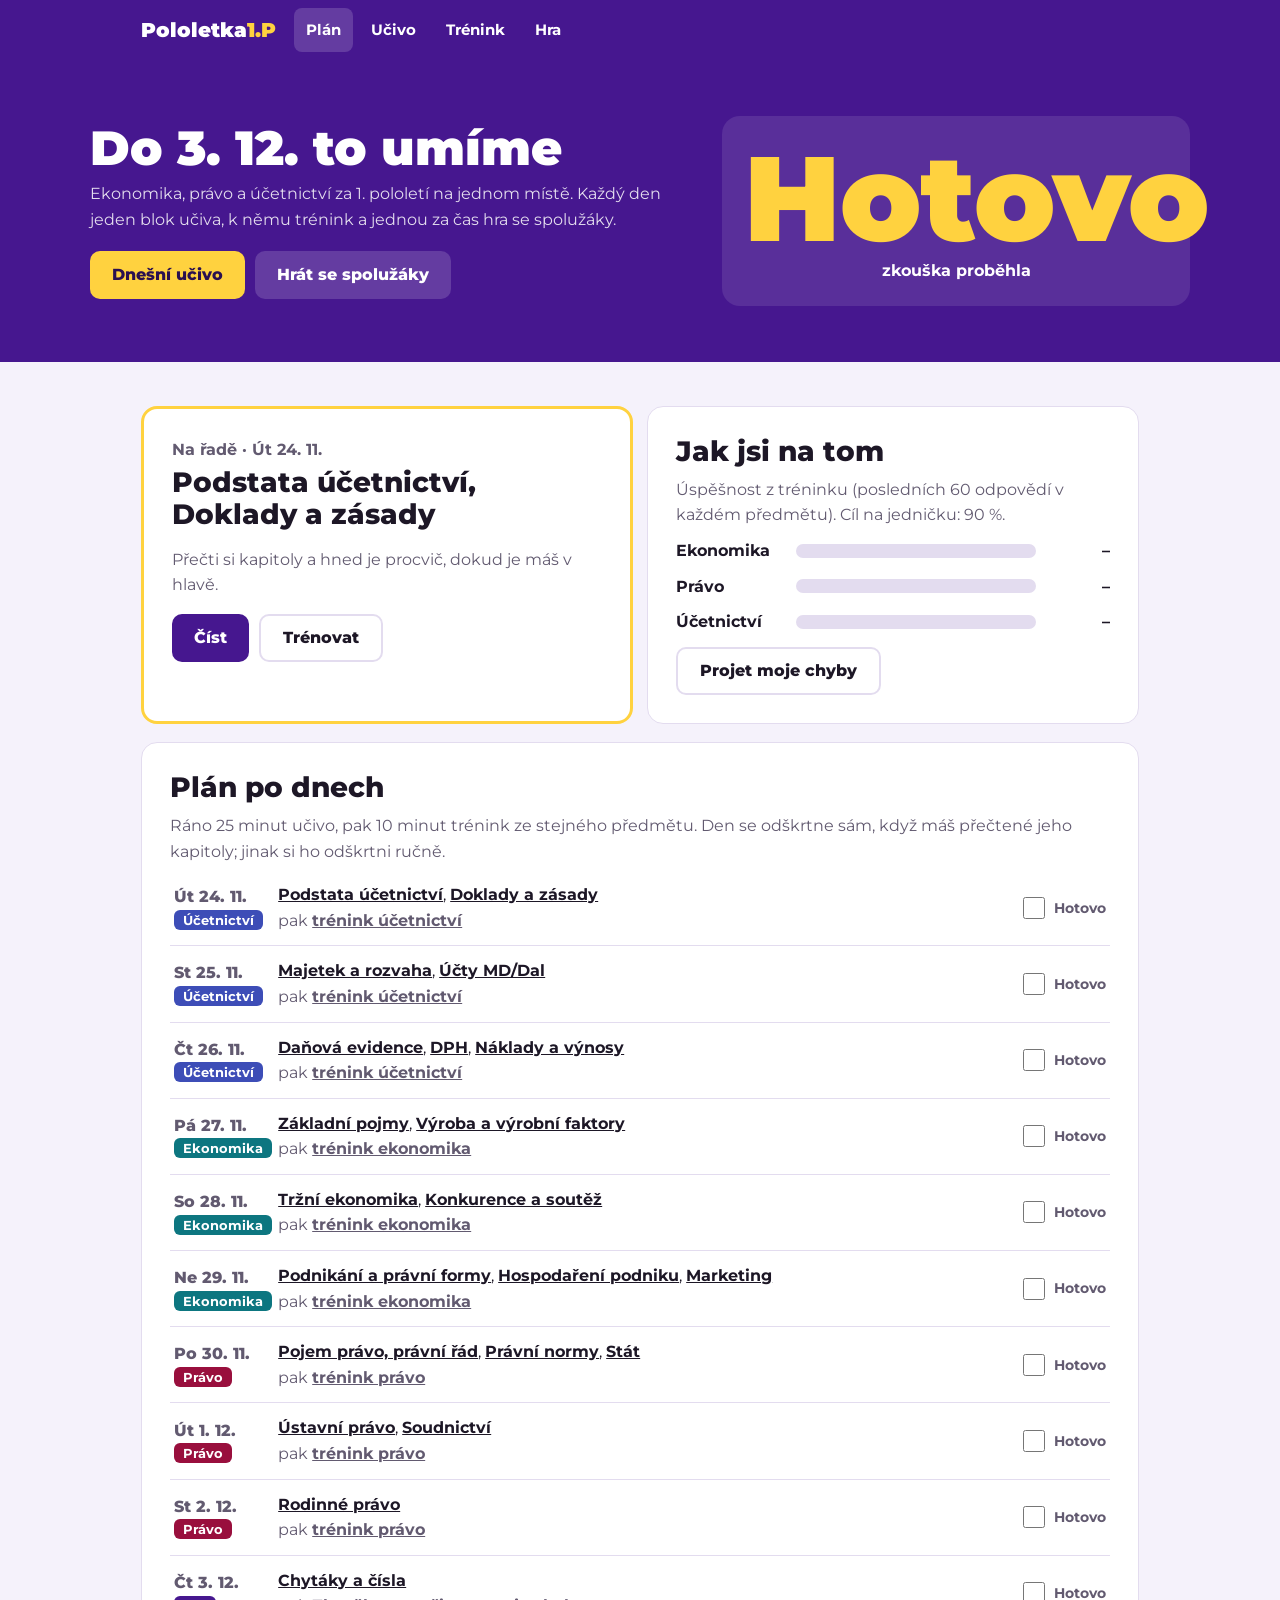
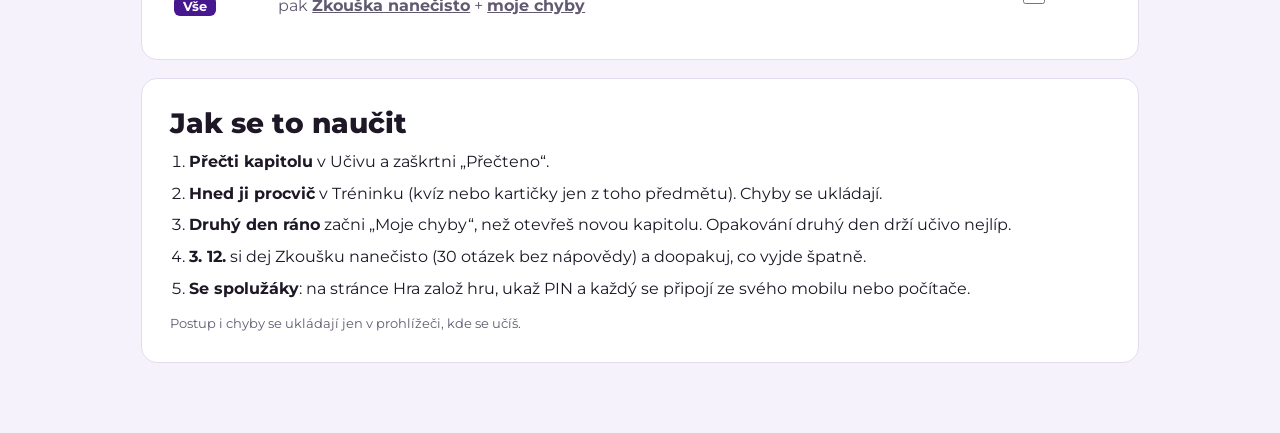
==== index.html @ 0459a998 "Pololetka 1.P – studijní web a kvízová hra Co-Authored-By: Claude Opus 5.5 <noreply@anthropic.com> C" ====
<!DOCTYPE html>
<html lang="cs"><head><meta charset="utf-8"><meta name="viewport" content="width=device-width,initial-scale=1">
<title>Pololetka 1.P – plán</title>
<link href="https://fonts.googleapis.com/css2?family=Montserrat:wght@400;600;700;800;900&display=swap" rel="stylesheet">
<link rel="stylesheet" href="style.css">
<style>
.hero{background:var(--brand);color:#fff;padding:clamp(24px,5vw,56px) max(4vw,14px)}
.hero .in{max-width:1100px;margin:0 auto;display:grid;grid-template-columns:minmax(0,1.3fr) minmax(0,1fr);gap:24px;align-items:center}
.hero h1{color:#fff}.hero p{opacity:.85;max-width:56ch;margin:0 0 18px}
.cd{background:rgba(255,255,255,.1);border-radius:18px;padding:22px;text-align:center}
.cd b{display:block;font-size:clamp(64px,12vw,120px);line-height:1;font-weight:900;color:var(--yel)}
.cd span{font-weight:700}
.today{border:3px solid var(--yel)}
.day{display:grid;grid-template-columns:92px minmax(0,1fr) auto;gap:12px;align-items:center;padding:12px 4px;border-bottom:1px solid var(--line)}
.day:last-child{border:0}
.day .d{font-weight:800}.day .d small{display:block;font-weight:600;color:var(--mut)}
.day .t a{font-weight:700}
.day.now{background:color-mix(in srgb,var(--yel) 22%,transparent);border-radius:10px;padding-inline:10px}
.day.past .d{color:var(--mut)}
.chk{display:flex;gap:6px;align-items:center;font-weight:700;font-size:14px;color:var(--mut);cursor:pointer;min-height:44px}
.chk input{width:22px;height:22px;accent-color:var(--ok)}
.stat{display:grid;grid-template-columns:110px minmax(0,1fr) 64px;gap:10px;align-items:center;margin:10px 0;font-weight:700}
.stat .prog{height:14px}
.how ol{padding-left:1.2em;margin:0}.how li{margin:6px 0}
@media(max-width:700px){.hero .in{grid-template-columns:1fr}.day{grid-template-columns:70px minmax(0,1fr)}.day .chk{grid-column:2}}
</style></head><body>
<header class="nav"><div class="in"><a class="logo" href="index.html">Pololetka<span>1.P</span></a><a class="l" href="index.html" aria-current="page">Plán</a><a class="l" href="ucivo.html">Učivo</a><a class="l" href="trenink.html">Trénink</a><a class="l" href="hra.html">Hra</a></div></header>
<section class="hero"><div class="in">
 <div><h1>Do 3. 12. to umíme</h1><p>Ekonomika, právo a účetnictví za 1. pololetí na jednom místě. Každý den jeden blok učiva, k němu trénink a jednou za čas hra se spolužáky.</p>
 <div style="display:flex;gap:10px;flex-wrap:wrap"><a class="btn yel" id="goToday" href="ucivo.html">Dnešní učivo</a><a class="btn" style="background:rgba(255,255,255,.16)" href="hra.html">Hrát se spolužáky</a></div></div>
 <div class="cd"><b id="days">–</b><span id="dlabel">dní do zkoušky (4. 12.)</span></div>
</div></section>
<div class="wrap">
<div class="grid2" style="margin-bottom:18px">
 <div class="card today" id="todayCard"></div>
 <div class="card"><h2>Jak jsi na tom</h2><p class="mut" style="margin:0 0 6px">Úspěšnost z tréninku (posledních 60 odpovědí v každém předmětu). Cíl na jedničku: 90 %.</p><div id="stats"></div><p style="margin:12px 0 0"><a class="btn ghost" href="trenink.html#WRONG">Projet moje chyby</a></p></div>
</div>
<div class="card" style="margin-bottom:18px"><h2>Plán po dnech</h2><p class="mut" style="margin:0 0 6px">Ráno 25 minut učivo, pak 10 minut trénink ze stejného předmětu. Den se odškrtne sám, když máš přečtené jeho kapitoly; jinak si ho odškrtni ručně.</p><div id="plan"></div></div>
<div class="card how"><h2>Jak se to naučit</h2><ol>
<li><b>Přečti kapitolu</b> v Učivu a zaškrtni „Přečteno“.</li>
<li><b>Hned ji procvič</b> v Tréninku (kvíz nebo kartičky jen z toho předmětu). Chyby se ukládají.</li>
<li><b>Druhý den ráno</b> začni „Moje chyby“, než otevřeš novou kapitolu. Opakování druhý den drží učivo nejlíp.</li>
<li><b>3. 12.</b> si dej Zkoušku nanečisto (30 otázek bez nápovědy) a doopakuj, co vyjde špatně.</li>
<li><b>Se spolužáky</b>: na stránce Hra založ hru, ukaž PIN a každý se připojí ze svého mobilu nebo počítače.</li>
</ol><p class="mut" style="font-size:13px;margin:12px 0 0">Postup i chyby se ukládají jen v prohlížeči, kde se učíš.</p></div>
</div>
<script>
{
const SEC={"eko-1":"Základní pojmy","eko-2":"Výroba a výrobní faktory","eko-3":"Tržní ekonomika","eko-4":"Konkurence a soutěž","eko-5":"Podnikání a právní formy","eko-6":"Hospodaření podniku","eko-7":"Marketing","pra-1":"Pojem právo, právní řád","pra-2":"Právní normy","pra-3":"Stát","pra-4":"Ústavní právo","pra-5":"Soudnictví","pra-6":"Rodinné právo","uce-1":"Podstata účetnictví","uce-2":"Doklady a zásady","uce-3":"Daňová evidence","uce-4":"Majetek a rozvaha","uce-5":"Účty MD/Dal","uce-6":"DPH","uce-7":"Náklady a výnosy","chy":"Chytáky a čísla"};
const PLAN=[
["2026-11-24","UCE",["uce-1","uce-2"]],["2026-11-25","UCE",["uce-4","uce-5"]],["2026-11-26","UCE",["uce-3","uce-6","uce-7"]],
["2026-11-27","EKO",["eko-1","eko-2"]],["2026-11-28","EKO",["eko-3","eko-4"]],["2026-11-29","EKO",["eko-5","eko-6","eko-7"]],
["2026-11-30","PRA",["pra-1","pra-2","pra-3"]],["2026-12-01","PRA",["pra-4","pra-5"]],["2026-12-02","PRA",["pra-6"]],
["2026-12-03","ALL",["chy"]]];
const NM={EKO:"Ekonomika",PRA:"Právo",UCE:"Účetnictví",ALL:"Vše"};
const get=(k,d)=>{try{return JSON.parse(localStorage.getItem(k))||d}catch(e){return d}};
const rd=get("pp_read",{}),man=get("pp_days",{}),stats=get("pp_stats",{});
const iso=d=>d.getFullYear()+"-"+String(d.getMonth()+1).padStart(2,"0")+"-"+String(d.getDate()).padStart(2,"0");
const today=iso(new Date());
const exam=new Date(2026,11,4),now=new Date();now.setHours(0,0,0,0);
const dd=Math.round((exam-now)/864e5);
document.getElementById("days").textContent=dd>0?dd:dd===0?"Dnes":"Hotovo";
if(dd===1)document.getElementById("dlabel").textContent="den do zkoušky (4. 12.)";else if(dd>=2&&dd<=4)document.getElementById("dlabel").textContent="dny do zkoušky (4. 12.)";else if(dd<=0)document.getElementById("dlabel").textContent=dd===0?"zkouška je dnes, hodně štěstí":"zkouška proběhla";
const fmt=s=>{const d=new Date(s+"T12:00");return ["Ne","Po","Út","St","Čt","Pá","So"][d.getDay()]+" "+d.getDate()+". "+(d.getMonth()+1)+"."};
const done=p=>!!man[p[0]]||p[2].every(s=>rd[s]);
function render(){
  document.getElementById("plan").innerHTML=PLAN.map(p=>{const cls=p[0]===today?"now":p[0]<today?"past":"";
    const tr=p[1]==="ALL"?'<a href="trenink.html#EXAM">Zkouška nanečisto</a> + <a href="trenink.html#WRONG">moje chyby</a>':'<a href="trenink.html#'+p[1]+'">trénink '+NM[p[1]].toLowerCase()+'</a>';
    return '<div class="day '+cls+'"><div class="d">'+fmt(p[0])+'<small><span class="pill '+p[1]+'" style="'+(p[1]==="ALL"?"background:var(--brand)":"")+'">'+NM[p[1]]+'</span></small></div><div class="t">'+p[2].map(s=>'<a href="ucivo.html#'+s+'">'+SEC[s]+'</a>'+(rd[s]?' ✓':'')).join(", ")+'<br><span class="mut">pak '+tr+'</span></div><label class="chk"><input type="checkbox" data-d="'+p[0]+'" '+(done(p)?"checked":"")+'> Hotovo</label></div>'}).join("");
  let t=PLAN.find(p=>p[0]===today)||PLAN.find(p=>!done(p))||PLAN[PLAN.length-1];
  const first=t[2].find(s=>!rd[s])||t[2][0];
  document.getElementById("goToday").href="ucivo.html#"+first;
  document.getElementById("todayCard").innerHTML='<p class="mut" style="margin:0;font-weight:700">'+(t[0]===today?"Dnes":"Na řadě")+' · '+fmt(t[0])+'</p><h2 style="margin-top:4px">'+t[2].map(s=>SEC[s]).join(", ")+'</h2><p class="mut">'+(t[1]==="ALL"?"Velké opakování: zkouška nanečisto a pak jen chyby.":"Přečti si kapitoly a hned je procvič, dokud je máš v hlavě.")+'</p><div style="display:flex;gap:10px;flex-wrap:wrap"><a class="btn" href="ucivo.html#'+first+'">Číst</a><a class="btn ghost" href="trenink.html#'+(t[1]==="ALL"?"EXAM":t[1])+'">Trénovat</a></div>';
  document.getElementById("stats").innerHTML=["EKO","PRA","UCE"].map(s=>{const a=(stats[s]||[]).slice(-60),n=a.length,ok=a.filter(Boolean).length,p=n?Math.round(ok/n*100):0;
    return '<div class="stat"><span>'+NM[s]+'</span><div class="prog"><i style="width:'+p+'%;background:var(--'+s.toLowerCase()+')"></i></div><span style="text-align:right">'+(n?p+" %":"–")+'</span></div>'}).join("");
}
document.addEventListener("change",e=>{const b=e.target.closest("input[data-d]");if(!b)return;man[b.dataset.d]=b.checked;try{localStorage.setItem("pp_days",JSON.stringify(man))}catch(_){}render()});
render();
}
</script></body></html>
---- style.css ----
/* VOICE: povzbudivý trenažér před zkouškou, jasný a rychlý
   IDEA: studijní deník + herní show (fialová Kahoot scéna)
   PICTURE: odpočet do zkoušky a dnešní úkol jako velká karta
   COLOUR: fialová #46178f, bílá, akcent žlutá #ffd23f; předměty petrolej/bordó/indigo
   TYPE/LAYOUT: Montserrat; obsah max 1100px, navigace nahoře, na mobilu jeden sloupec */
:root{color-scheme:light dark;--bg:light-dark(#f5f2fb,#16101f);--card:light-dark(#fff,#221a2f);--ink:light-dark(#1d1726,#f1ecf8);--mut:light-dark(#625a70,#b4aac4);--line:light-dark(#e3dcef,#362b46);--brand:#46178f;--yel:#ffd23f;--eko:#0d7680;--pra:#990f3d;--uce:#3d4db7;--ok:#1f8a3a;--bad:#c4183a;--acc:#46178f}
:root[data-theme=light]{color-scheme:light}:root[data-theme=dark]{color-scheme:dark}
*{box-sizing:border-box;min-width:0}
html{scroll-padding-top:80px}
body{margin:0;background:var(--bg);color:var(--ink);font:16px/1.6 Montserrat,system-ui,sans-serif;overflow-x:clip}
a{color:inherit}
.nav{position:sticky;top:0;z-index:5;background:var(--brand);color:#fff}
.nav .in{max-width:1100px;margin:0 auto;display:flex;align-items:center;gap:6px;padding:8px max(4vw,12px);overflow-x:auto}
.nav .logo{font-weight:900;font-size:20px;margin-right:12px;text-decoration:none;white-space:nowrap}
.nav .logo span{color:var(--yel)}
.nav a.l{text-decoration:none;font-weight:700;font-size:15px;padding:10px 12px;border-radius:8px;white-space:nowrap}
.nav a.l[aria-current=page],.nav a.l:hover{background:rgba(255,255,255,.16)}
.wrap{max-width:1100px;margin:0 auto;padding:clamp(20px,4vw,44px) max(4vw,14px) 70px}
h1{font-weight:900;font-size:clamp(30px,5vw,48px);line-height:1.05;margin:0 0 8px;text-wrap:balance}
h2{font-weight:800;font-size:clamp(22px,3vw,28px);line-height:1.15;margin:0 0 10px}
.sub{color:var(--mut);margin:0 0 22px;max-width:70ch}
.card{background:var(--card);border:1px solid var(--line);border-radius:16px;padding:clamp(18px,3vw,28px)}
.grid2{display:grid;grid-template-columns:repeat(auto-fit,minmax(min(100%,300px),1fr));gap:14px}
.btn{display:inline-flex;align-items:center;justify-content:center;font:800 16px Montserrat,sans-serif;min-height:48px;padding:0 22px;border-radius:10px;border:0;background:var(--brand);color:#fff;cursor:pointer;text-decoration:none}
.btn.ghost{background:transparent;color:var(--ink);border:2px solid var(--line)}
.btn.yel{background:var(--yel);color:#2a1050}
button:focus-visible,a:focus-visible,input:focus-visible{outline:3px solid var(--yel);outline-offset:2px}
.pill{display:inline-block;font:700 13px Montserrat,sans-serif;color:#fff;border-radius:6px;padding:2px 9px}
.EKO{background:var(--eko)}.PRA{background:var(--pra)}.UCE{background:var(--uce)}
.seg{display:flex;flex-wrap:wrap;gap:8px;margin-bottom:10px}
.seg button{font:700 15px Montserrat,sans-serif;min-height:44px;padding:0 16px;border-radius:999px;border:2px solid var(--line);background:var(--card);color:var(--ink);cursor:pointer}
.seg button[aria-pressed=true]{background:var(--ink);color:var(--bg);border-color:var(--ink)}
.prog{height:8px;background:var(--line);border-radius:9px;overflow:hidden}.prog i{display:block;height:100%;background:var(--acc);transition:width .3s}
.mut{color:var(--mut)}
table{border-collapse:collapse;width:100%;font-size:15px}
th,td{text-align:left;padding:8px 10px;border-bottom:1px solid var(--line);vertical-align:top}
th{font-weight:800;background:color-mix(in srgb,var(--brand) 8%,transparent)}
.scroll{overflow-x:auto}
input[type=text]{font:700 18px Montserrat,sans-serif;min-height:52px;border-radius:10px;border:2px solid var(--line);padding:0 14px;background:var(--card);color:var(--ink);width:100%}
@media(prefers-reduced-motion:reduce){.prog i{transition:none}}
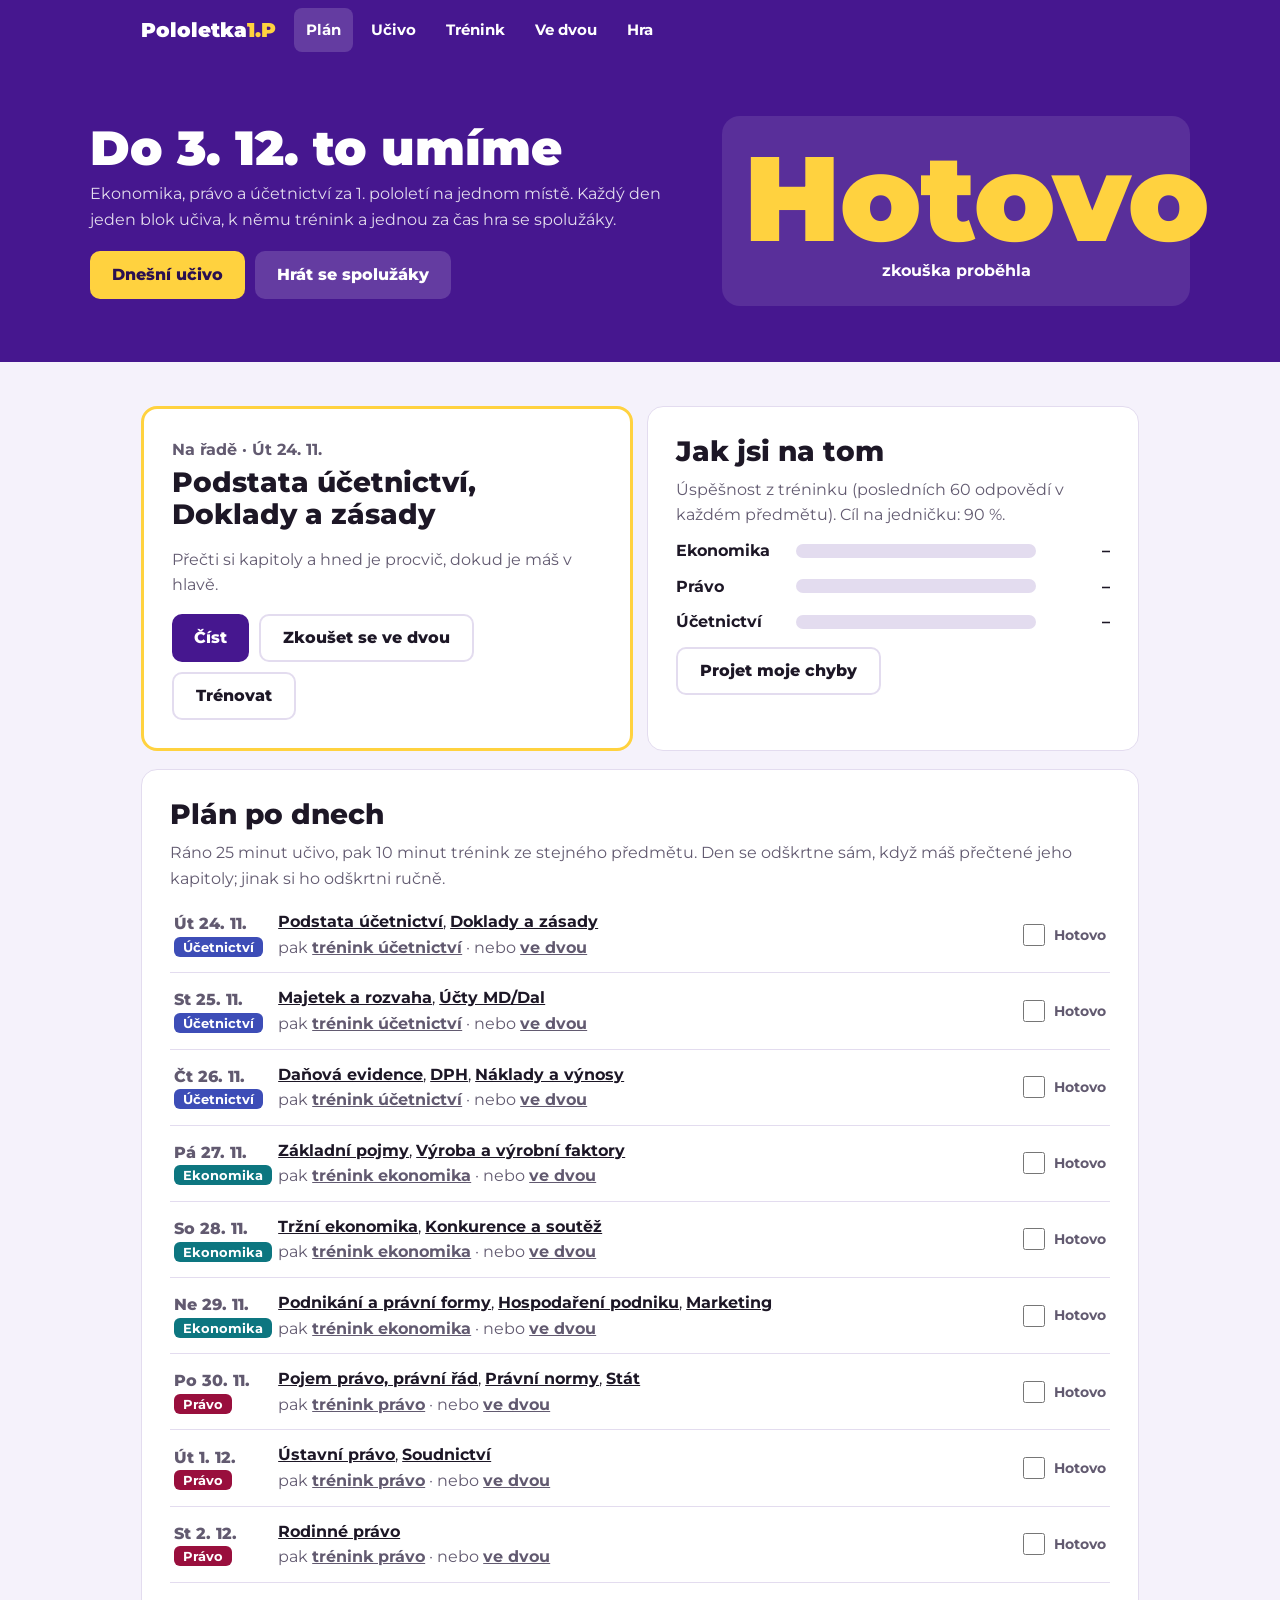
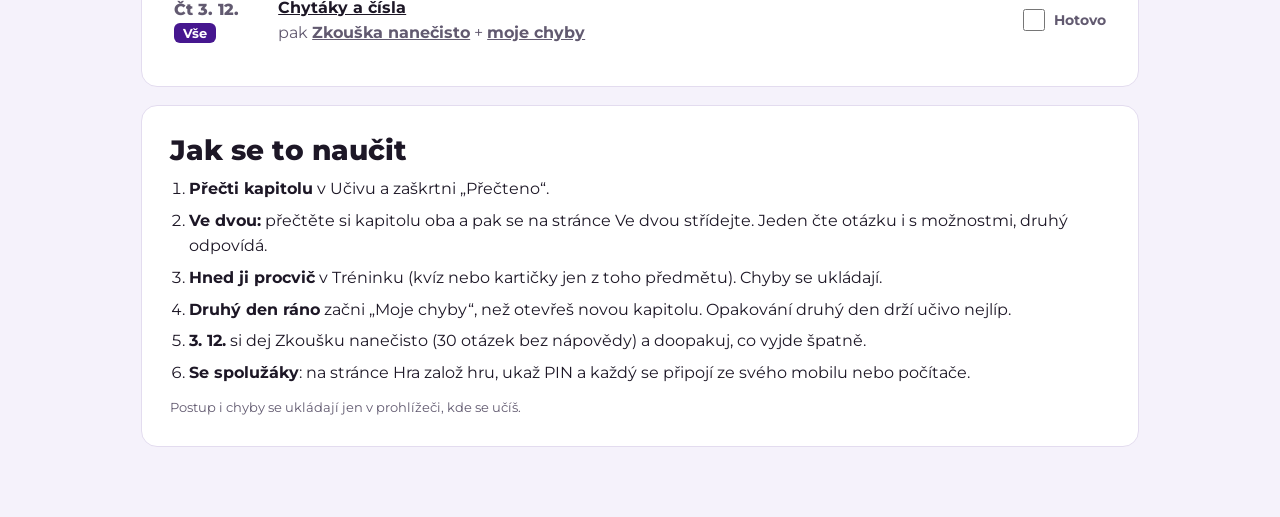
==== commit 13981a50: "Režim Ve dvou, otázky po kapitolách, trénink kapitoly Co-Authored-By: Claude Opus 5.5 <noreply@anthr" ====
--- a/index.html
+++ b/index.html
@@ -24,7 +24,7 @@
 .how ol{padding-left:1.2em;margin:0}.how li{margin:6px 0}
 @media(max-width:700px){.hero .in{grid-template-columns:1fr}.day{grid-template-columns:70px minmax(0,1fr)}.day .chk{grid-column:2}}
 </style></head><body>
-<header class="nav"><div class="in"><a class="logo" href="index.html">Pololetka<span>1.P</span></a><a class="l" href="index.html" aria-current="page">Plán</a><a class="l" href="ucivo.html">Učivo</a><a class="l" href="trenink.html">Trénink</a><a class="l" href="hra.html">Hra</a></div></header>
+<header class="nav"><div class="in"><a class="logo" href="index.html">Pololetka<span>1.P</span></a><a class="l" href="index.html" aria-current="page">Plán</a><a class="l" href="ucivo.html">Učivo</a><a class="l" href="trenink.html">Trénink</a><a class="l" href="dvojice.html">Ve dvou</a><a class="l" href="hra.html">Hra</a></div></header>
 <section class="hero"><div class="in">
  <div><h1>Do 3. 12. to umíme</h1><p>Ekonomika, právo a účetnictví za 1. pololetí na jednom místě. Každý den jeden blok učiva, k němu trénink a jednou za čas hra se spolužáky.</p>
  <div style="display:flex;gap:10px;flex-wrap:wrap"><a class="btn yel" id="goToday" href="ucivo.html">Dnešní učivo</a><a class="btn" style="background:rgba(255,255,255,.16)" href="hra.html">Hrát se spolužáky</a></div></div>
@@ -38,6 +38,7 @@
 <div class="card" style="margin-bottom:18px"><h2>Plán po dnech</h2><p class="mut" style="margin:0 0 6px">Ráno 25 minut učivo, pak 10 minut trénink ze stejného předmětu. Den se odškrtne sám, když máš přečtené jeho kapitoly; jinak si ho odškrtni ručně.</p><div id="plan"></div></div>
 <div class="card how"><h2>Jak se to naučit</h2><ol>
 <li><b>Přečti kapitolu</b> v Učivu a zaškrtni „Přečteno“.</li>
+<li><b>Ve dvou:</b> přečtěte si kapitolu oba a pak se na stránce Ve dvou střídejte. Jeden čte otázku i s možnostmi, druhý odpovídá.</li>
 <li><b>Hned ji procvič</b> v Tréninku (kvíz nebo kartičky jen z toho předmětu). Chyby se ukládají.</li>
 <li><b>Druhý den ráno</b> začni „Moje chyby“, než otevřeš novou kapitolu. Opakování druhý den drží učivo nejlíp.</li>
 <li><b>3. 12.</b> si dej Zkoušku nanečisto (30 otázek bez nápovědy) a doopakuj, co vyjde špatně.</li>
@@ -66,11 +67,11 @@
 function render(){
   document.getElementById("plan").innerHTML=PLAN.map(p=>{const cls=p[0]===today?"now":p[0]<today?"past":"";
     const tr=p[1]==="ALL"?'<a href="trenink.html#EXAM">Zkouška nanečisto</a> + <a href="trenink.html#WRONG">moje chyby</a>':'<a href="trenink.html#'+p[1]+'">trénink '+NM[p[1]].toLowerCase()+'</a>';
-    return '<div class="day '+cls+'"><div class="d">'+fmt(p[0])+'<small><span class="pill '+p[1]+'" style="'+(p[1]==="ALL"?"background:var(--brand)":"")+'">'+NM[p[1]]+'</span></small></div><div class="t">'+p[2].map(s=>'<a href="ucivo.html#'+s+'">'+SEC[s]+'</a>'+(rd[s]?' ✓':'')).join(", ")+'<br><span class="mut">pak '+tr+'</span></div><label class="chk"><input type="checkbox" data-d="'+p[0]+'" '+(done(p)?"checked":"")+'> Hotovo</label></div>'}).join("");
+    return '<div class="day '+cls+'"><div class="d">'+fmt(p[0])+'<small><span class="pill '+p[1]+'" style="'+(p[1]==="ALL"?"background:var(--brand)":"")+'">'+NM[p[1]]+'</span></small></div><div class="t">'+p[2].map(s=>'<a href="ucivo.html#'+s+'">'+SEC[s]+'</a>'+(rd[s]?' ✓':'')).join(", ")+'<br><span class="mut">pak '+tr+(p[1]==="ALL"?'':' · nebo <a href="dvojice.html#'+p[2][0]+'">ve dvou</a>')+'</span></div><label class="chk"><input type="checkbox" data-d="'+p[0]+'" '+(done(p)?"checked":"")+'> Hotovo</label></div>'}).join("");
   let t=PLAN.find(p=>p[0]===today)||PLAN.find(p=>!done(p))||PLAN[PLAN.length-1];
   const first=t[2].find(s=>!rd[s])||t[2][0];
   document.getElementById("goToday").href="ucivo.html#"+first;
-  document.getElementById("todayCard").innerHTML='<p class="mut" style="margin:0;font-weight:700">'+(t[0]===today?"Dnes":"Na řadě")+' · '+fmt(t[0])+'</p><h2 style="margin-top:4px">'+t[2].map(s=>SEC[s]).join(", ")+'</h2><p class="mut">'+(t[1]==="ALL"?"Velké opakování: zkouška nanečisto a pak jen chyby.":"Přečti si kapitoly a hned je procvič, dokud je máš v hlavě.")+'</p><div style="display:flex;gap:10px;flex-wrap:wrap"><a class="btn" href="ucivo.html#'+first+'">Číst</a><a class="btn ghost" href="trenink.html#'+(t[1]==="ALL"?"EXAM":t[1])+'">Trénovat</a></div>';
+  document.getElementById("todayCard").innerHTML='<p class="mut" style="margin:0;font-weight:700">'+(t[0]===today?"Dnes":"Na řadě")+' · '+fmt(t[0])+'</p><h2 style="margin-top:4px">'+t[2].map(s=>SEC[s]).join(", ")+'</h2><p class="mut">'+(t[1]==="ALL"?"Velké opakování: zkouška nanečisto a pak jen chyby.":"Přečti si kapitoly a hned je procvič, dokud je máš v hlavě.")+'</p><div style="display:flex;gap:10px;flex-wrap:wrap"><a class="btn" href="ucivo.html#'+first+'">Číst</a><a class="btn ghost" href="dvojice.html#'+first+'">Zkoušet se ve dvou</a><a class="btn ghost" href="trenink.html#'+(t[1]==="ALL"?"EXAM":t[1])+'">Trénovat</a></div>';
   document.getElementById("stats").innerHTML=["EKO","PRA","UCE"].map(s=>{const a=(stats[s]||[]).slice(-60),n=a.length,ok=a.filter(Boolean).length,p=n?Math.round(ok/n*100):0;
     return '<div class="stat"><span>'+NM[s]+'</span><div class="prog"><i style="width:'+p+'%;background:var(--'+s.toLowerCase()+')"></i></div><span style="text-align:right">'+(n?p+" %":"–")+'</span></div>'}).join("");
 }
--- a/style.css
+++ b/style.css
@@ -11,9 +11,9 @@
 a{color:inherit}
 .nav{position:sticky;top:0;z-index:5;background:var(--brand);color:#fff}
 .nav .in{max-width:1100px;margin:0 auto;display:flex;align-items:center;gap:6px;padding:8px max(4vw,12px);overflow-x:auto}
-.nav .logo{font-weight:900;font-size:20px;margin-right:12px;text-decoration:none;white-space:nowrap}
+.nav .logo{flex:none;font-weight:900;font-size:20px;margin-right:12px;text-decoration:none;white-space:nowrap}
 .nav .logo span{color:var(--yel)}
-.nav a.l{text-decoration:none;font-weight:700;font-size:15px;padding:10px 12px;border-radius:8px;white-space:nowrap}
+.nav a.l{flex:none;text-decoration:none;font-weight:700;font-size:15px;padding:10px 12px;border-radius:8px;white-space:nowrap}
 .nav a.l[aria-current=page],.nav a.l:hover{background:rgba(255,255,255,.16)}
 .wrap{max-width:1100px;margin:0 auto;padding:clamp(20px,4vw,44px) max(4vw,14px) 70px}
 h1{font-weight:900;font-size:clamp(30px,5vw,48px);line-height:1.05;margin:0 0 8px;text-wrap:balance}
@@ -38,3 +38,4 @@
 .scroll{overflow-x:auto}
 input[type=text]{font:700 18px Montserrat,sans-serif;min-height:52px;border-radius:10px;border:2px solid var(--line);padding:0 14px;background:var(--card);color:var(--ink);width:100%}
 @media(prefers-reduced-motion:reduce){.prog i{transition:none}}
+@media(max-width:600px){.nav .in{flex-wrap:wrap;gap:2px;padding-block:6px}.nav .logo{width:100%;font-size:18px;margin:2px 0 0 8px}.nav a.l{font-size:14px;padding:8px 9px}}
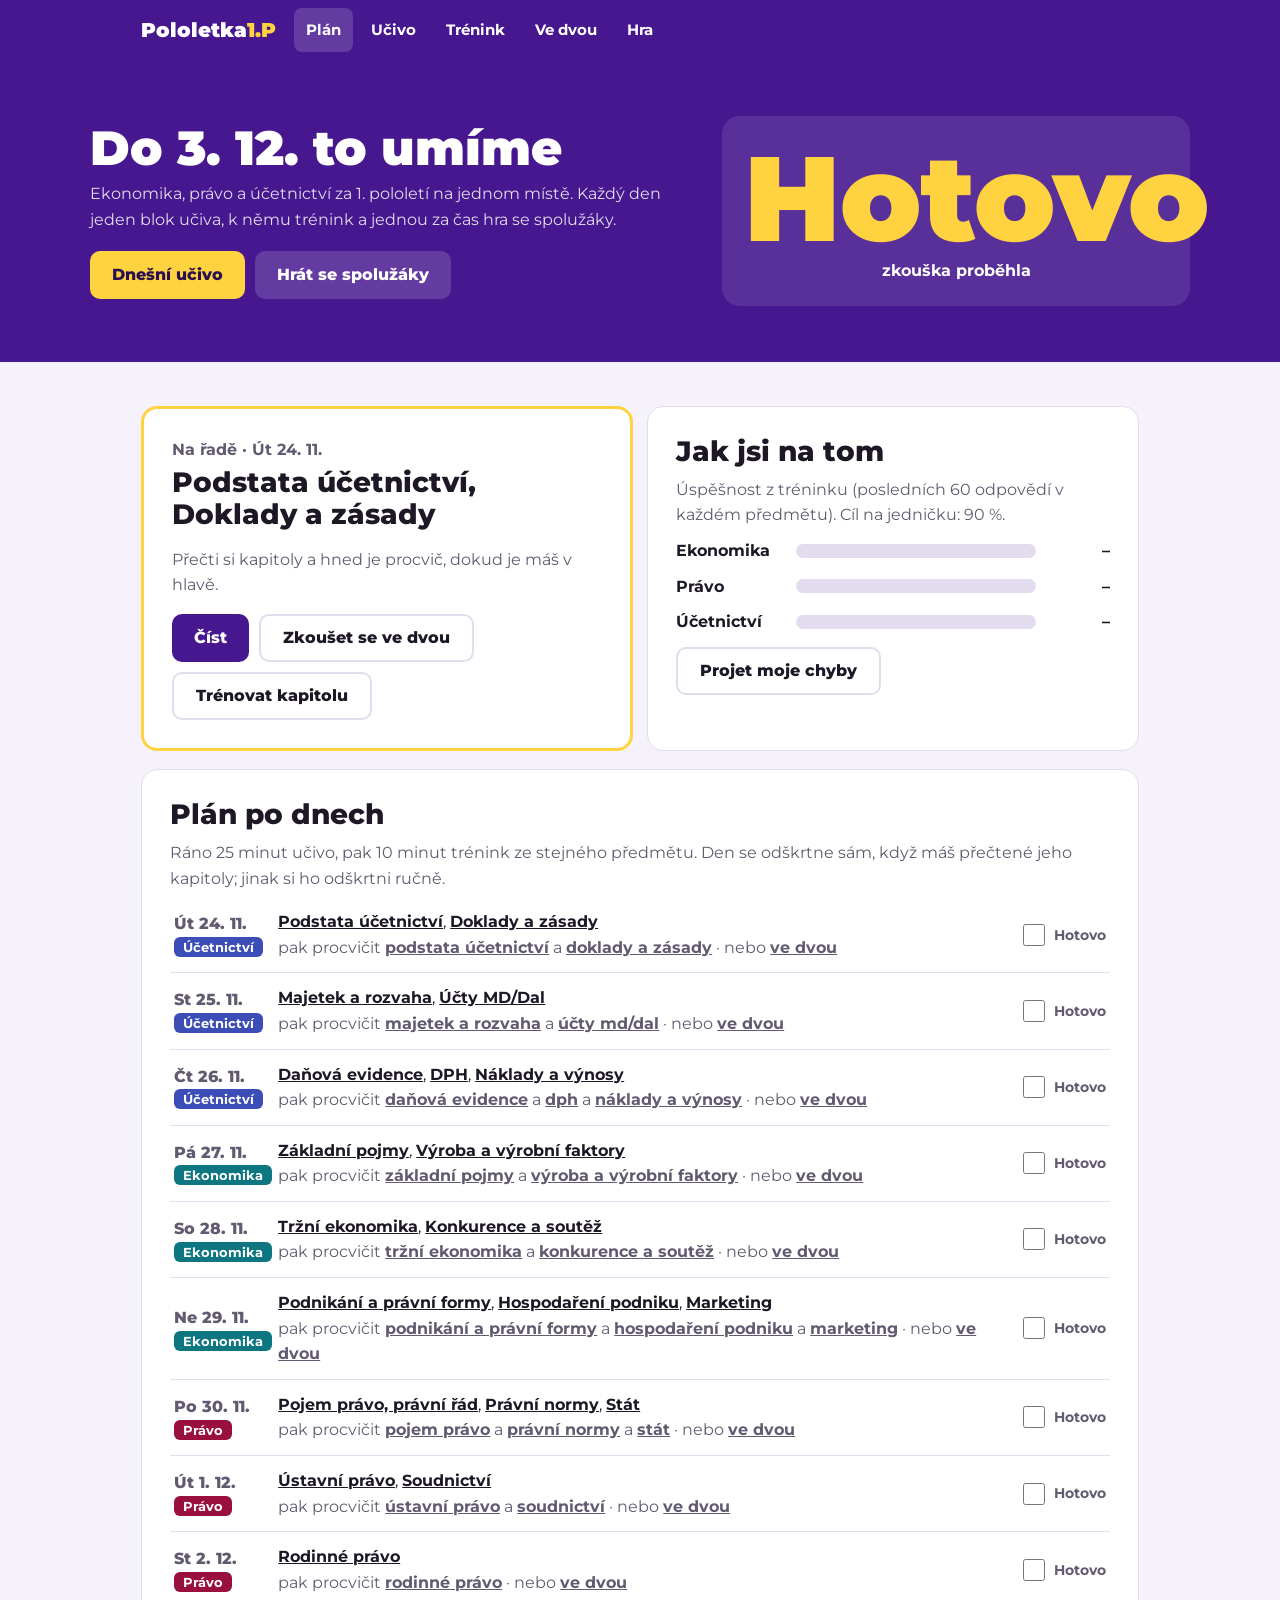
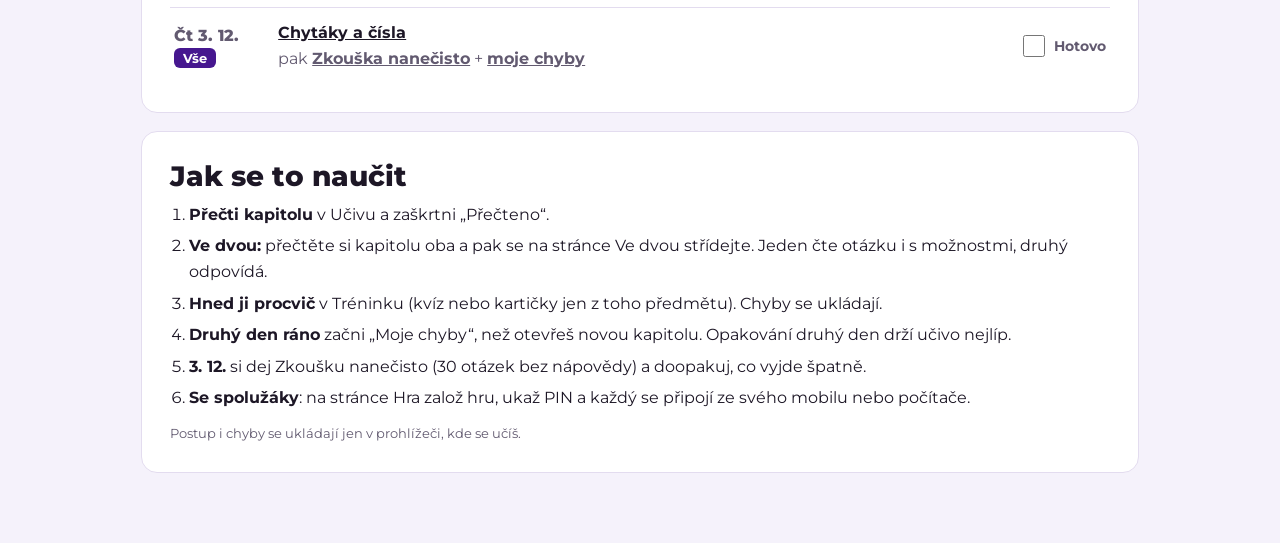
==== commit 1e558501: "Trénink: kapitoly zvlášť (kvíz, kartičky, zkouška, chyby z kapitoly), celé předměty jako samostatná " ====
--- a/index.html
+++ b/index.html
@@ -66,12 +66,12 @@
 const done=p=>!!man[p[0]]||p[2].every(s=>rd[s]);
 function render(){
   document.getElementById("plan").innerHTML=PLAN.map(p=>{const cls=p[0]===today?"now":p[0]<today?"past":"";
-    const tr=p[1]==="ALL"?'<a href="trenink.html#EXAM">Zkouška nanečisto</a> + <a href="trenink.html#WRONG">moje chyby</a>':'<a href="trenink.html#'+p[1]+'">trénink '+NM[p[1]].toLowerCase()+'</a>';
+    const tr=p[1]==="ALL"?'<a href="trenink.html#EXAM">Zkouška nanečisto</a> + <a href="trenink.html#WRONG">moje chyby</a>':'procvičit '+p[2].map(s=>'<a href="trenink.html#sec-'+s+'">'+SEC[s].split(",")[0].toLowerCase()+'</a>').join(" a ");
     return '<div class="day '+cls+'"><div class="d">'+fmt(p[0])+'<small><span class="pill '+p[1]+'" style="'+(p[1]==="ALL"?"background:var(--brand)":"")+'">'+NM[p[1]]+'</span></small></div><div class="t">'+p[2].map(s=>'<a href="ucivo.html#'+s+'">'+SEC[s]+'</a>'+(rd[s]?' ✓':'')).join(", ")+'<br><span class="mut">pak '+tr+(p[1]==="ALL"?'':' · nebo <a href="dvojice.html#'+p[2][0]+'">ve dvou</a>')+'</span></div><label class="chk"><input type="checkbox" data-d="'+p[0]+'" '+(done(p)?"checked":"")+'> Hotovo</label></div>'}).join("");
   let t=PLAN.find(p=>p[0]===today)||PLAN.find(p=>!done(p))||PLAN[PLAN.length-1];
   const first=t[2].find(s=>!rd[s])||t[2][0];
   document.getElementById("goToday").href="ucivo.html#"+first;
-  document.getElementById("todayCard").innerHTML='<p class="mut" style="margin:0;font-weight:700">'+(t[0]===today?"Dnes":"Na řadě")+' · '+fmt(t[0])+'</p><h2 style="margin-top:4px">'+t[2].map(s=>SEC[s]).join(", ")+'</h2><p class="mut">'+(t[1]==="ALL"?"Velké opakování: zkouška nanečisto a pak jen chyby.":"Přečti si kapitoly a hned je procvič, dokud je máš v hlavě.")+'</p><div style="display:flex;gap:10px;flex-wrap:wrap"><a class="btn" href="ucivo.html#'+first+'">Číst</a><a class="btn ghost" href="dvojice.html#'+first+'">Zkoušet se ve dvou</a><a class="btn ghost" href="trenink.html#'+(t[1]==="ALL"?"EXAM":t[1])+'">Trénovat</a></div>';
+  document.getElementById("todayCard").innerHTML='<p class="mut" style="margin:0;font-weight:700">'+(t[0]===today?"Dnes":"Na řadě")+' · '+fmt(t[0])+'</p><h2 style="margin-top:4px">'+t[2].map(s=>SEC[s]).join(", ")+'</h2><p class="mut">'+(t[1]==="ALL"?"Velké opakování: zkouška nanečisto a pak jen chyby.":"Přečti si kapitoly a hned je procvič, dokud je máš v hlavě.")+'</p><div style="display:flex;gap:10px;flex-wrap:wrap"><a class="btn" href="ucivo.html#'+first+'">Číst</a><a class="btn ghost" href="dvojice.html#'+first+'">Zkoušet se ve dvou</a><a class="btn ghost" href="trenink.html#'+(t[1]==="ALL"?"EXAM":"sec-"+first)+'">Trénovat kapitolu</a></div>';
   document.getElementById("stats").innerHTML=["EKO","PRA","UCE"].map(s=>{const a=(stats[s]||[]).slice(-60),n=a.length,ok=a.filter(Boolean).length,p=n?Math.round(ok/n*100):0;
     return '<div class="stat"><span>'+NM[s]+'</span><div class="prog"><i style="width:'+p+'%;background:var(--'+s.toLowerCase()+')"></i></div><span style="text-align:right">'+(n?p+" %":"–")+'</span></div>'}).join("");
 }
